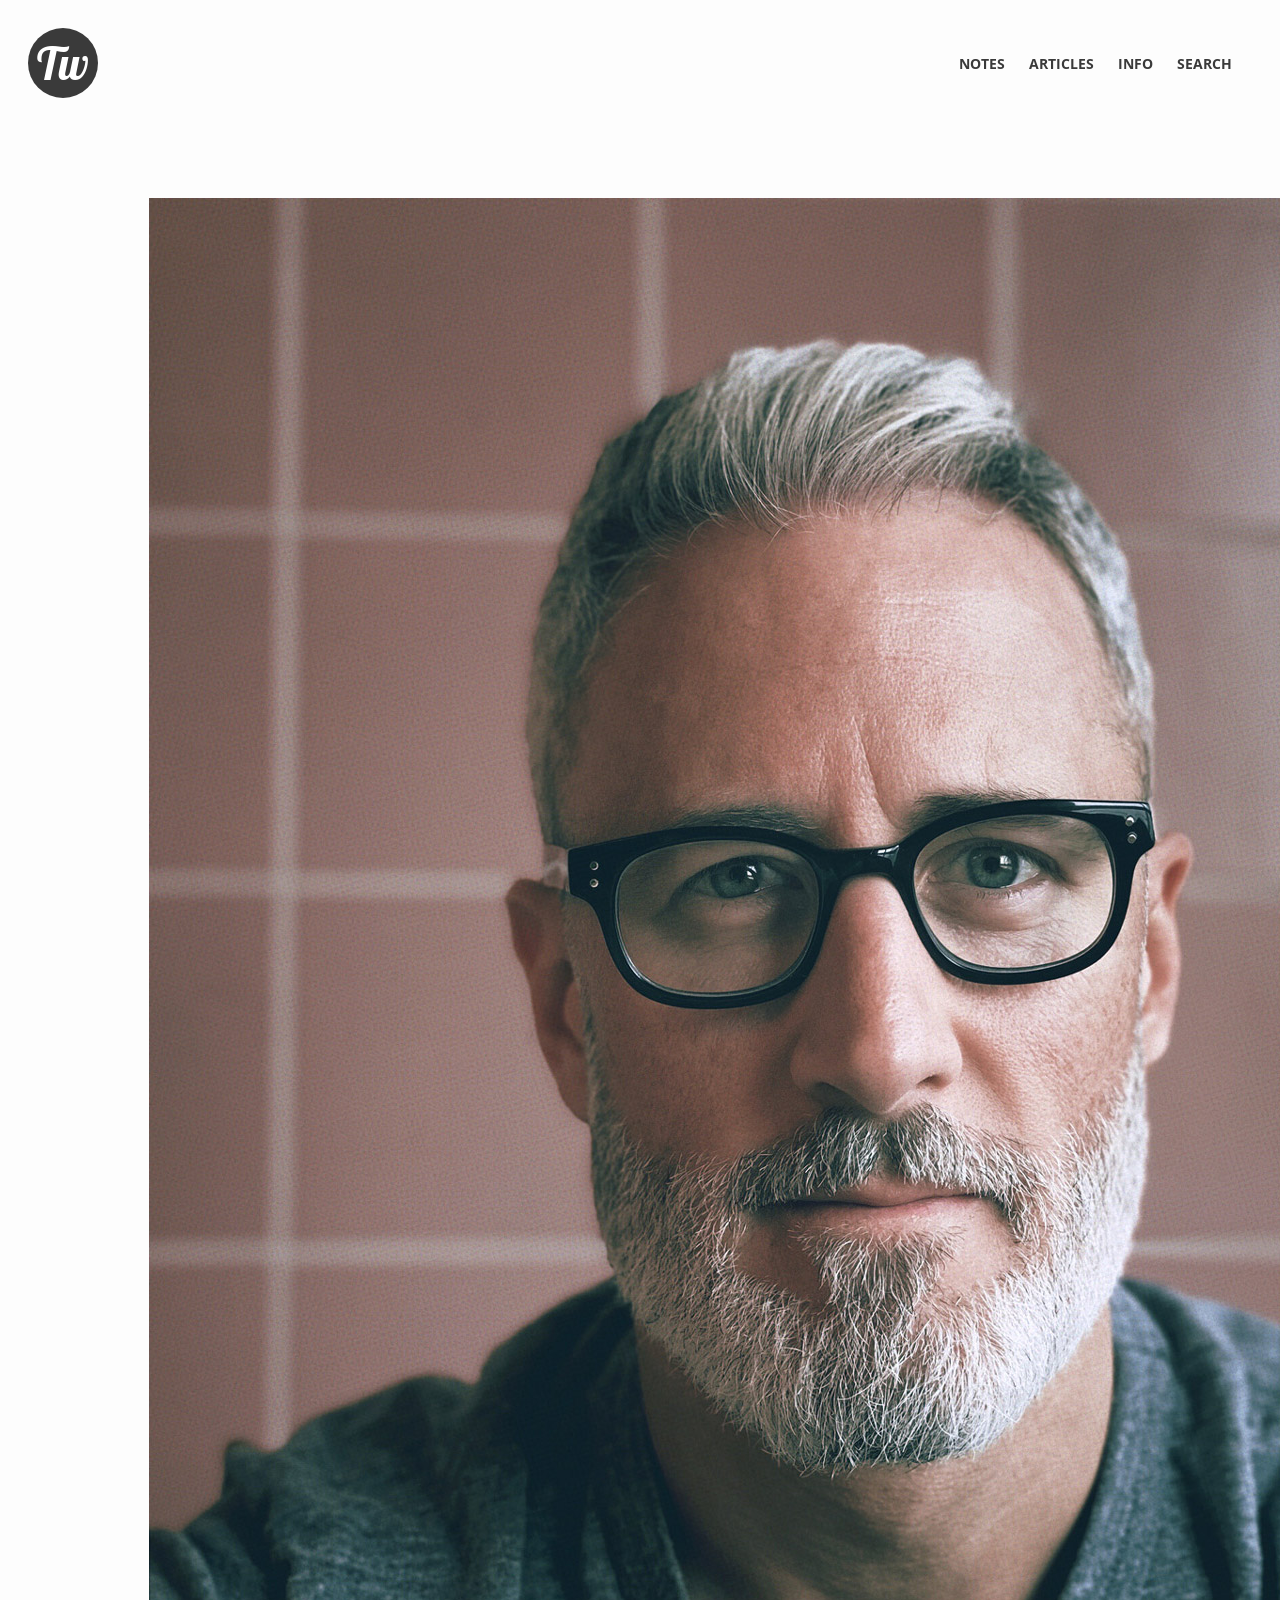
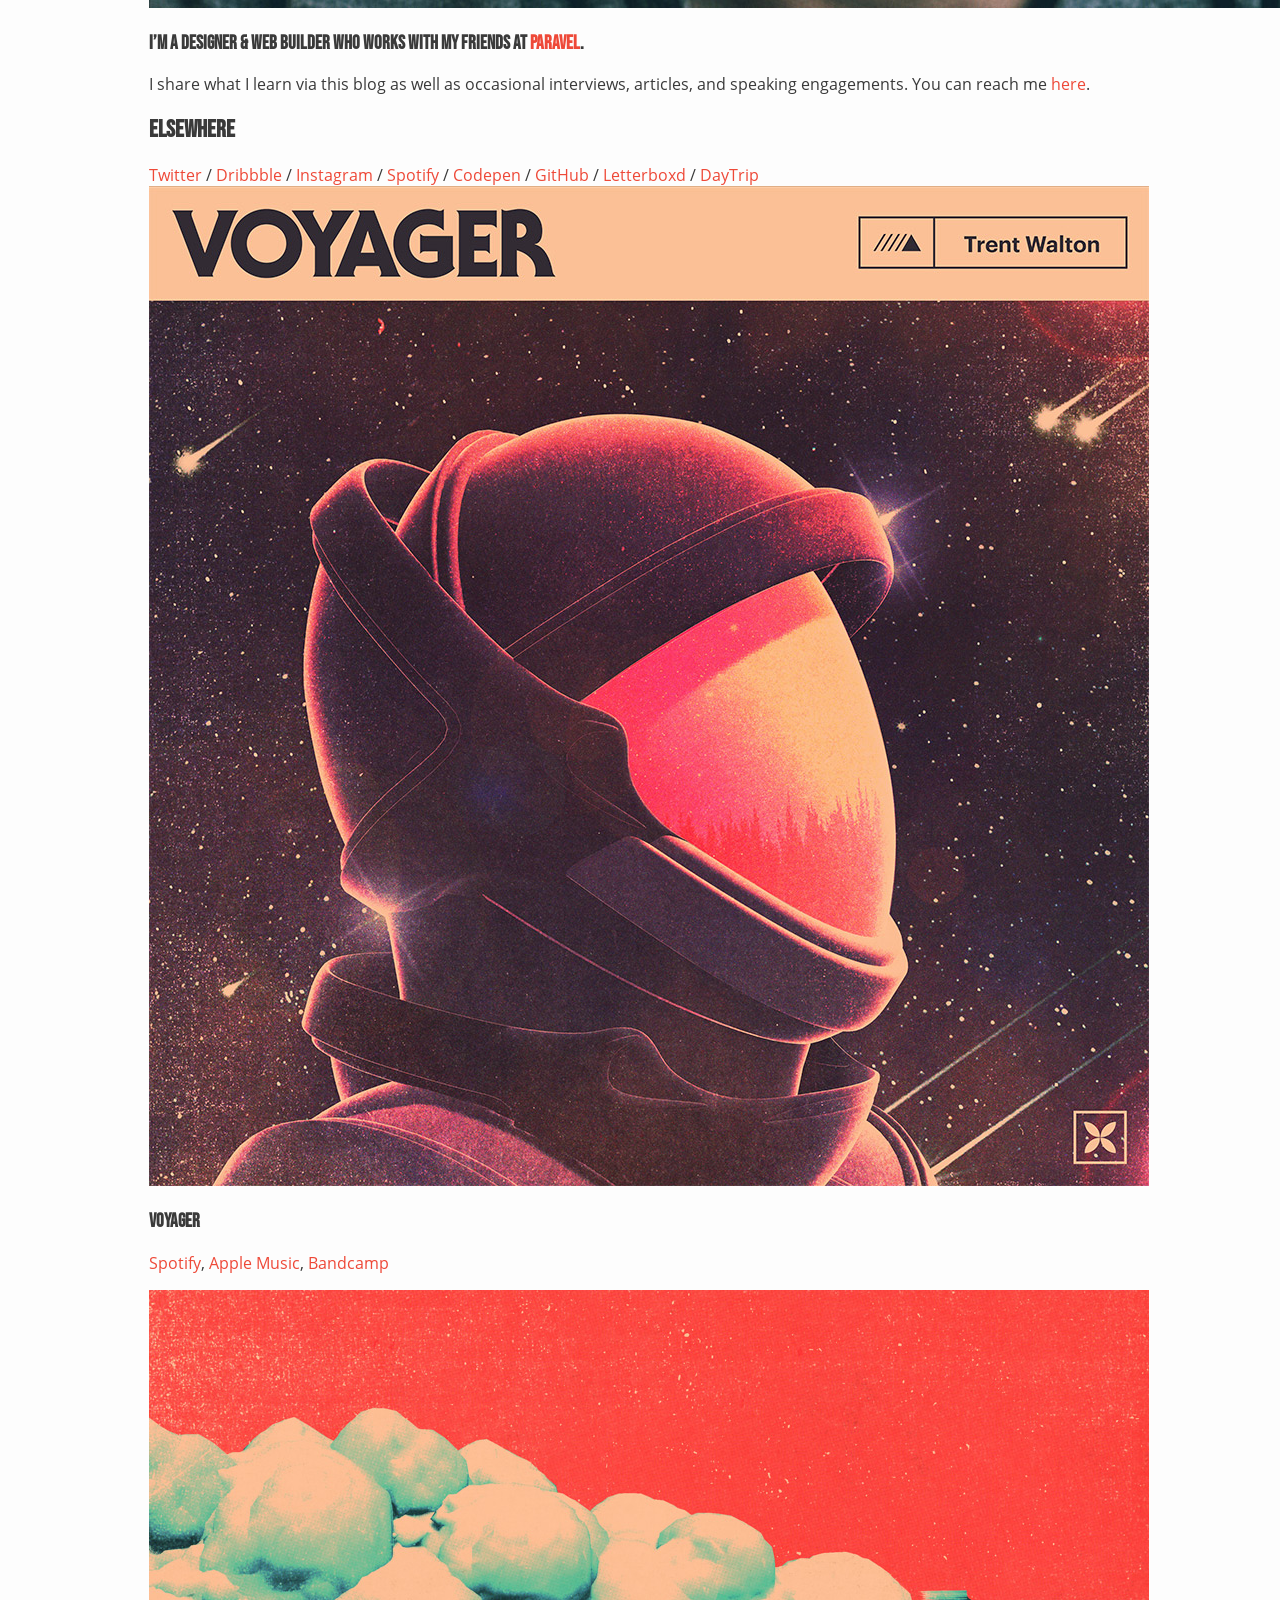
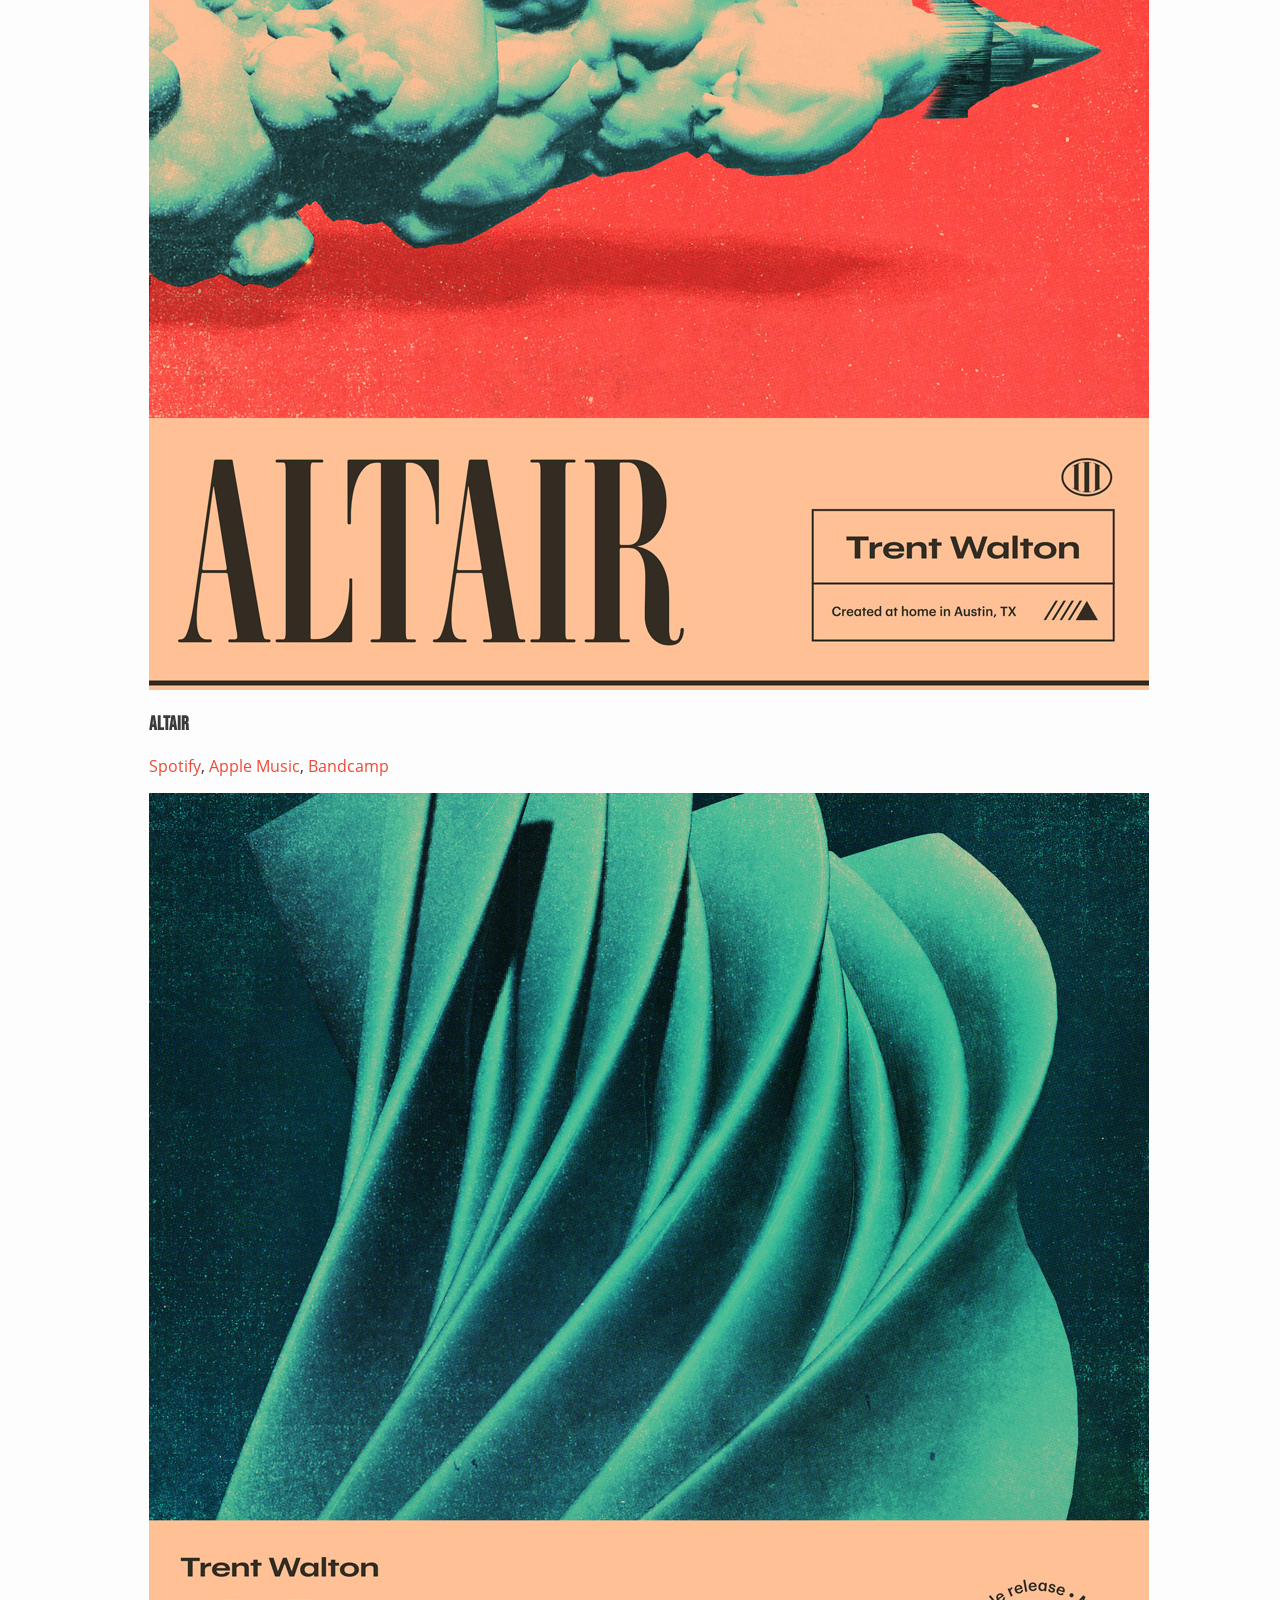
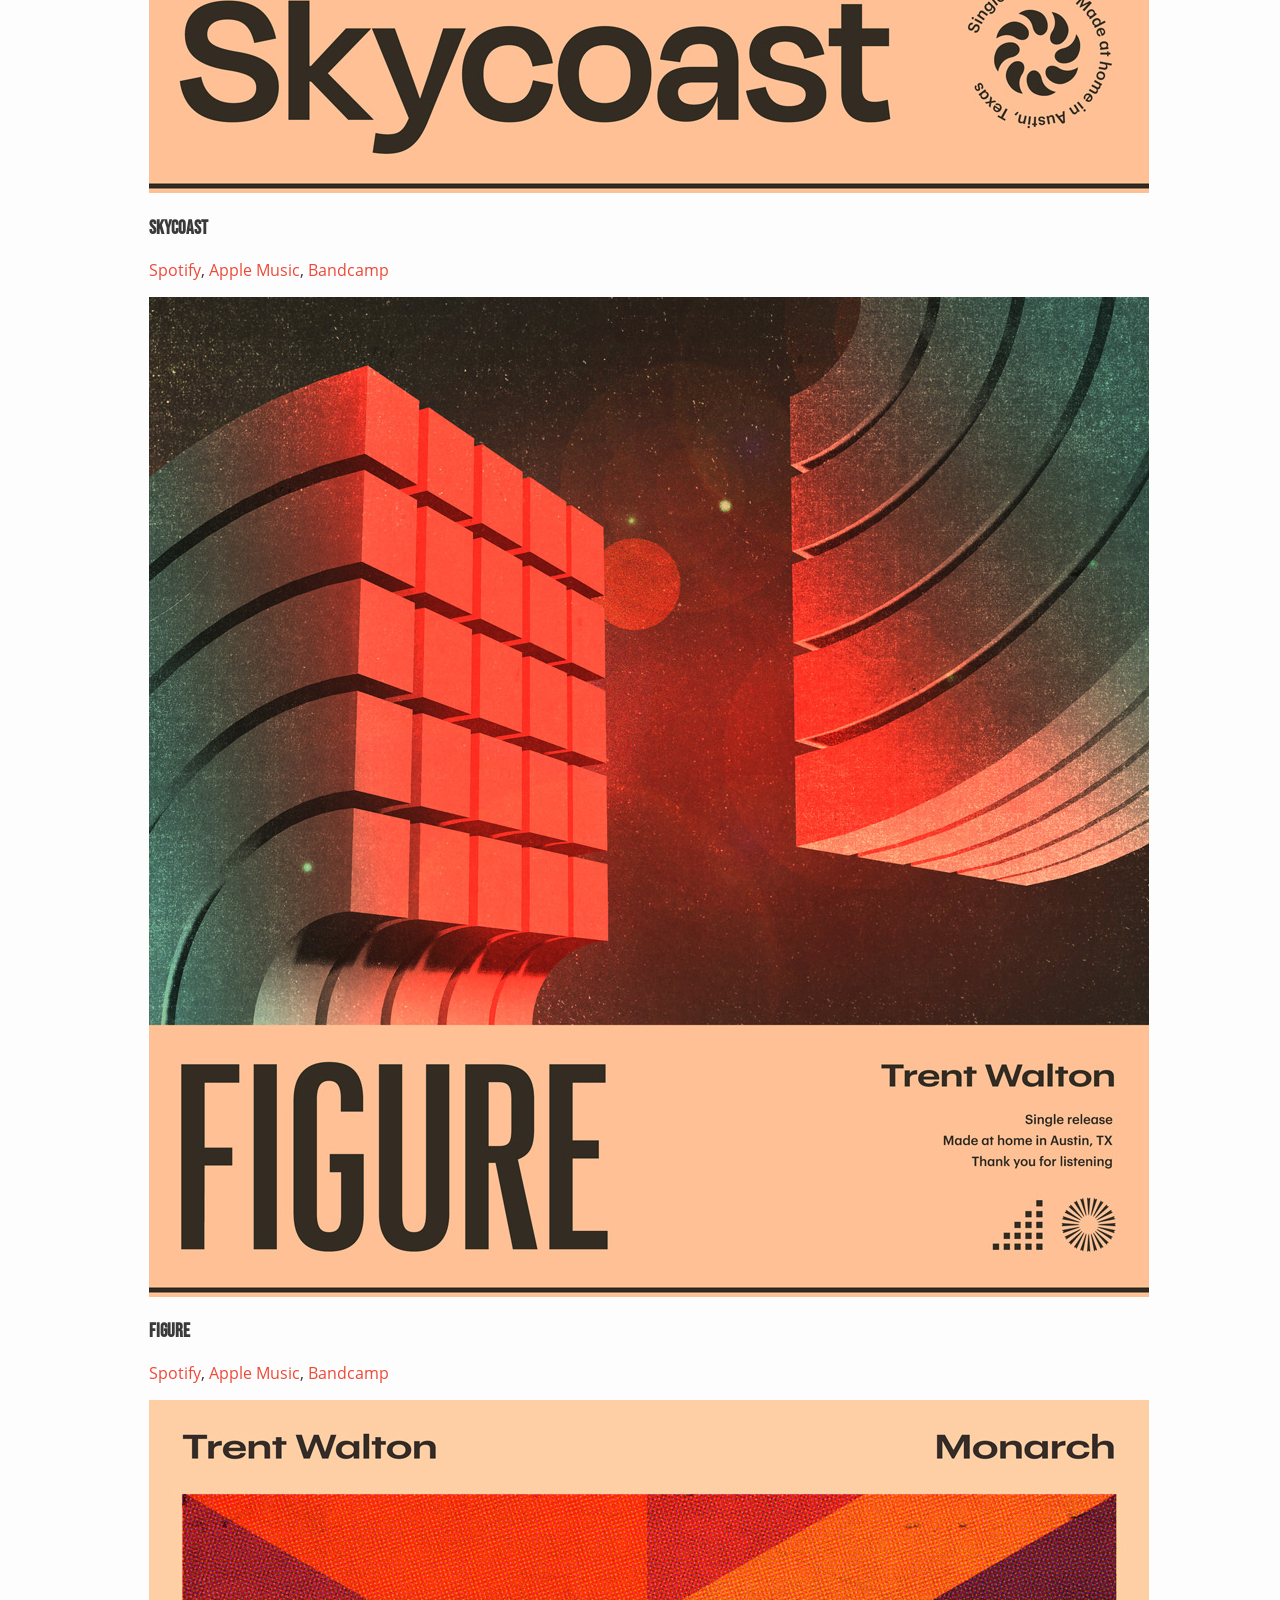
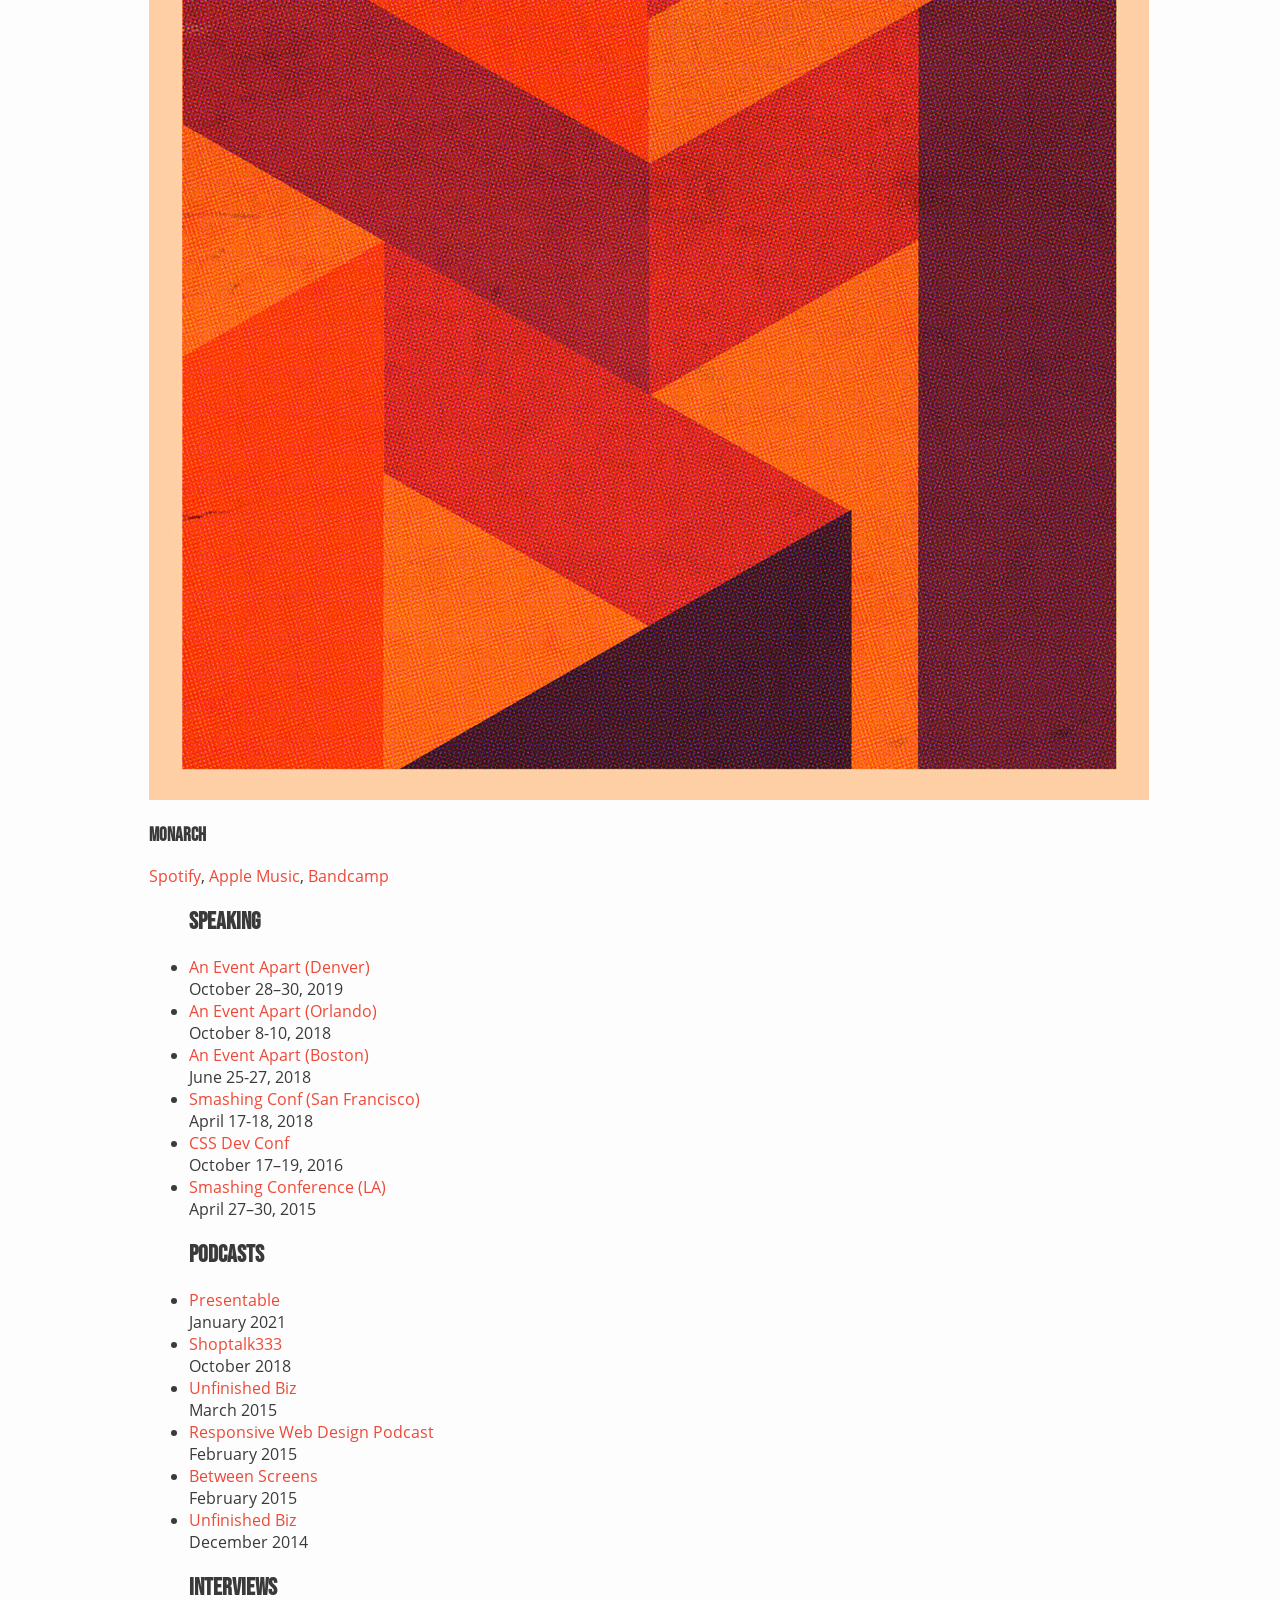
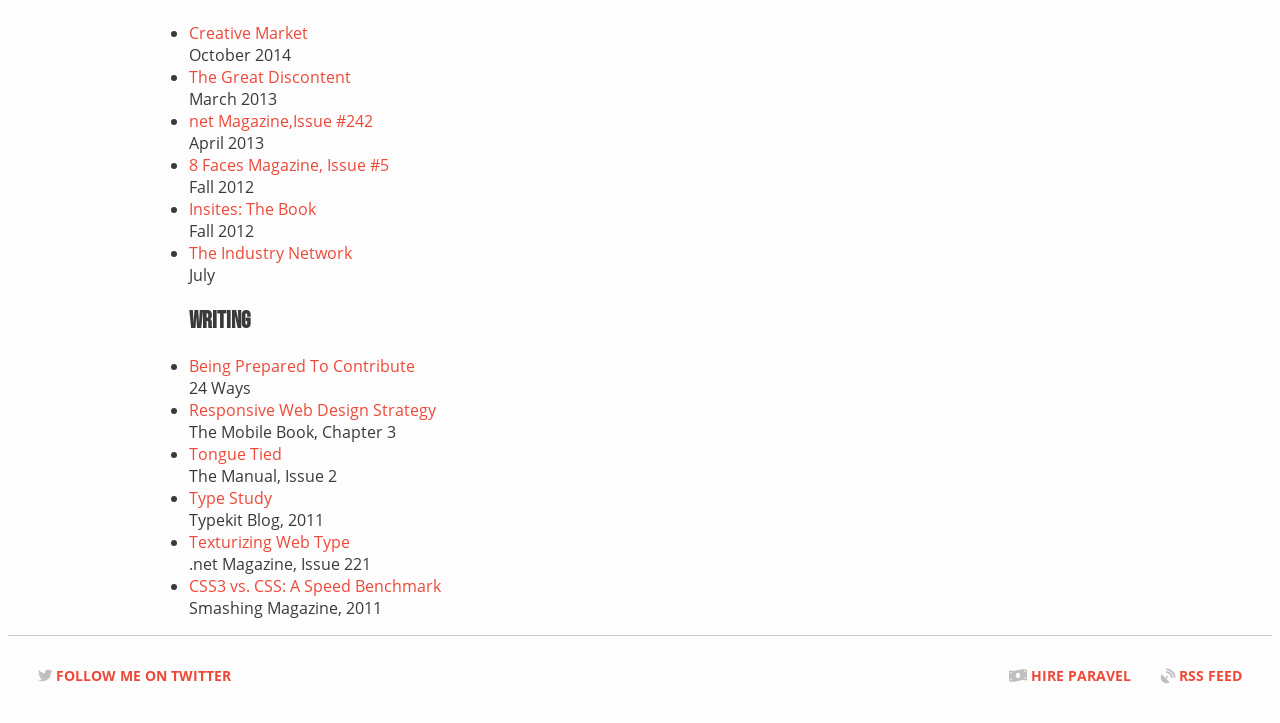
==== info.html @ 59c95b9b ""INFO" page structure." ====
<!DOCTYPE html>
<html lang="en">
  <head>
    <meta charset="UTF-8">
    <meta http-equiv="X-UA-Compatible" content="IE=edge">
    <meta name="viewport" content="width=device-width, initial-scale=1.0">
    <title>Info | Trent Walton (Imitacion)</title>
    <link rel="stylesheet" href="https://cdnjs.cloudflare.com/ajax/libs/font-awesome/5.15.3/css/all.min.css" integrity="sha512-iBBXm8fW90+nuLcSKlbmrPcLa0OT92xO1BIsZ+ywDWZCvqsWgccV3gFoRBv0z+8dLJgyAHIhR35VZc2oM/gI1w==" crossorigin="anonymous" referrerpolicy="no-referrer" />
    <link rel="stylesheet" href="css/normalize.css">
    <link rel="stylesheet" href="css/styles.css">
    <link rel="stylesheet" href="css/info.css">
  </head>
  <body>
    <div class="container--flex">
      <!-- Header -->
      <header class="header">
        <!-- Header__Logo -->
        <div class="header__logo">
          <a class="header__logo__link" href="/">Tw</a>
        </div>
        <!-- Header__Nav -->
        <nav class="header__nav">
          <a class="header__nav__link" href="#">NOTES</a>
          <a class="header__nav__link" href="#">ARTICLES</a>
          <a class="header__nav__link" href="info.html">INFO</a>
          <a class="header__nav__link" href="#">SEARCH</a>
        </nav>
      </header>
      
      <!-- Main -->
      <main class="main">
        <article class="main__article">
          <div class="container">
            <!-- Main__Article__Title -->
            <section class="main__article__principal-title">
              <!-- Main__Article__Title__Image -->
              <div class="main__article__principal-title__image">
                <img src="img/info-img-1.jpg" alt="Hombre con barba y lentes" class="main__article__principal-title__image__img">
              </div>
              <!-- Main__Article__Title__Text -->
              <div class="main__article__principal-title__text">
                <h1 class="main__article__principal-title__text__principal-txt">I’m a designer & web builder who works with my friends at <a class="main__article__principal-title__text__txt__link" href="#">Paravel</a>.</h1>
                <p class="main__article__principal-title__text__txt">I share what I learn via this blog as well as occasional interviews, articles, and speaking engagements. You can reach me <a class="main__article__principal-title__text__txt__link">here</a>.</p>
              </div>
            </section>

            <!-- Main__Article__Links -->
            <section class="main__article__links">
              <!-- Main__Article__Links__Text -->
              <div class="main__article__links__text">
                <h2 class="main__article__links__text__txt">Elsewhere</h2>
              </div>
              <!-- Main__Article__Links__Link -->
              <div class="main__article__links">
                <a href="#" class="main__article__links__link">Twitter</a> / 
                <a href="#" class="main__article__links__link">Dribbble</a> / 
                <a href="#" class="main__article__links__link">Instagram</a> / 
                <a href="#" class="main__article__links__link">Spotify</a> / 
                <a href="#" class="main__article__links__link">Codepen</a> / 
                <a href="#" class="main__article__links__link">GitHub</a> / 
                <a href="#" class="main__article__links__link">Letterboxd</a> / 
                <a href="#" class="main__article__links__link">DayTrip</a>
              </div>
            </section>

            <!-- Main__Article__Music -->
            <section class="main__article__music">
              <div class="main__article__music__song">
                <img src="img/info-music-img-1.jpg" alt="" class="main__article__music__song__img">
                <h3 class="main__article__music__song__title">Voyager</h3>
                <p class="main__article__music__song__txt"><a class="main__article__music__song__txt__link">Spotify</a>, <a class="main__article__music__song__txt__link">Apple Music</a>, <a class="main__article__music__song__txt__link">Bandcamp</a></p>
              </div>

              <div class="main__article__music__song">
                <img src="img/info-music-img-2.jpg" alt="" class="main__article__music__song__img">
                <h3 class="main__article__music__song__title">Altair</h3>
                <p class="main__article__music__song__txt"><a class="main__article__music__song__txt__link">Spotify</a>, <a class="main__article__music__song__txt__link">Apple Music</a>, <a class="main__article__music__song__txt__link">Bandcamp</a></p>
              </div>

              <div class="main__article__music__song">
                <img src="img/info-music-img-3.jpg" alt="" class="main__article__music__song__img">
                <h3 class="main__article__music__song__title">Skycoast</h3>
                <p class="main__article__music__song__txt"><a class="main__article__music__song__txt__link">Spotify</a>, <a class="main__article__music__song__txt__link">Apple Music</a>, <a class="main__article__music__song__txt__link">Bandcamp</a></p>
              </div>

              <div class="main__article__music__song">
                <img src="img/info-music-img-4.jpg" alt="" class="main__article__music__song__img">
                <h3 class="main__article__music__song__title">Figure</h3>
                <p class="main__article__music__song__txt"><a class="main__article__music__song__txt__link">Spotify</a>, <a class="main__article__music__song__txt__link">Apple Music</a>, <a class="main__article__music__song__txt__link">Bandcamp</a></p>
              </div>

              <div class="main__article__music__song">
                <img src="img/info-music-img-5.jpg" alt="" class="main__article__music__song__img">
                <h3 class="main__article__music__song__title">Monarch</h3>
                <p class="main__article__music__song__txt"><a class="main__article__music__song__txt__link">Spotify</a>, <a class="main__article__music__song__txt__link">Apple Music</a>, <a class="main__article__music__song__txt__link">Bandcamp</a></p>
              </div>
            </section>

            <!-- Main__Article__Others -->
            <section class="main__article__others">
              <ul class="main__article__others__info">
                <h2 class="main__article__others__info__title">Speaking</h2>
                <li class="main__article__others__info__txt"><a class="main__article__others__info__txt__link" href="#">An Event Apart (Denver)</a>
                  <br>October 28–30, 2019</li>
                <li class="main__article__others__info__txt"><a class="main__article__others__info__txt__link" href="#">An Event Apart (Orlando)</a>
                  <br>October 8-10, 2018</li>
                <li class="main__article__others__info__txt"><a class="main__article__others__info__txt__link" href="#">An Event Apart (Boston)</a>
                  <br>June 25-27, 2018</li>
                <li class="main__article__others__info__txt"><a class="main__article__others__info__txt__link" href="#">Smashing Conf (San Francisco)</a>
                  <br>April 17-18, 2018</li>
                <li class="main__article__others__info__txt"><a class="main__article__others__info__txt__link" href="#">CSS Dev Conf</a> 
                  <br>October 17–19, 2016</li>
                <li class="main__article__others__info__txt"><a class="main__article__others__info__txt__link" href="#">Smashing Conference (LA)</a> 
                  <br>April 27–30, 2015</li>
              </ul>
              
              <ul>
                <h2 class="main__article__others__info__title">Podcasts</h2>
                <li class="main__article__others__info__txt"><a class="main__article__others__info__txt__link" href="#">Presentable</a>
                  <br>January 2021</li>
                <li class="main__article__others__info__txt"><a class="main__article__others__info__txt__link" href="#">Shoptalk333</a>
                  <br>October 2018</li>
                <li class="main__article__others__info__txt"><a class="main__article__others__info__txt__link" href="#">Unfinished Biz</a>
                  <br>March 2015</li>
                <li class="main__article__others__info__txt"><a class="main__article__others__info__txt__link" href="#">Responsive Web Design Podcast</a>
                  <br>February
                  2015</li>
                <li class="main__article__others__info__txt"><a class="main__article__others__info__txt__link" href="#">Between Screens</a>
                  <br>February 2015</li>
                <li class="main__article__others__info__txt"><a class="main__article__others__info__txt__link" href="#">Unfinished Biz</a> 
                  <br>December 2014</li>
              </ul>
              
              <ul>
                <h2 class="main__article__others__info__title">Interviews</h2>
                <li class="main__article__others__info__txt"><a class="main__article__others__info__txt__link" href="#">Creative Market</a>
                  <br>October 2014</li>
                <li class="main__article__others__info__txt"><a class="main__article__others__info__txt__link" href="#">The Great Discontent</a>
                  <br>March 2013</li>
                <li class="main__article__others__info__txt"><a class="main__article__others__info__txt__link" href="#">net Magazine,Issue #242</a>
                  <br>April 2013</li>
                <li class="main__article__others__info__txt"><a class="main__article__others__info__txt__link" href="#">8 Faces Magazine, Issue #5</a>
                  <br>Fall 2012</li>
                <li class="main__article__others__info__txt"><a class="main__article__others__info__txt__link" href="#">Insites: The Book</a>
                  <br>Fall 2012</li>
                <li class="main__article__others__info__txt"><a class="main__article__others__info__txt__link" href="#">The Industry Network</a>
                  <br>July</li>
              </ul>
              
              <ul>
                <h2 class="main__article__others__info__title">Writing</h2>
                <li class="main__article__others__info__txt"><a class="main__article__others__info__txt__link" href="#">Being Prepared To Contribute</a>
                  <br>24 Ways</li>
                <li class="main__article__others__info__txt"><a class="main__article__others__info__txt__link" href="#">Responsive Web Design Strategy</a>
                  <br>The Mobile Book, Chapter 3</li>
                <li class="main__article__others__info__txt"><a class="main__article__others__info__txt__link" href="#">Tongue Tied</a>
                  <br>The Manual, Issue 2</li>
                <li class="main__article__others__info__txt"><a class="main__article__others__info__txt__link" href="#">Type Study</a>
                  <br>Typekit Blog, 2011</li>
                <li class="main__article__others__info__txt"><a class="main__article__others__info__txt__link" href="#">Texturizing Web Type</a>
                  <br>.net Magazine, Issue 221</li>
                <li class="main__article__others__info__txt"><a class="main__article__others__info__txt__link" href="#">CSS3 vs. CSS: A Speed Benchmark</a>
                  <br>Smashing Magazine, 2011</li>
              </ul>
            </section>
          </div>
        </article>
      </main>

      <!-- Footer -->
      <footer class="footer">
        <!-- Footer__Social -->
        <div class="footer__social">
          <a class="footer__social__link" href="#"><i class="fab fa-twitter"></i> FOLLOW ME ON TWITTER</a>
        </div>
        <!-- Footer__Contact -->
        <div class="footer__contact">
          <div class="footer__contact__links">
            <a href="#" class="footer__contact__links__link"><i class="fas fa-money-bill-wave"></i> HIRE PARAVEL</a>
          </div>

          <div class="footer__contact__links">
            <a href="#" class="footer__contact__links__link"><i class="fas fa-satellite-dish"></i> RSS FEED</a>
          </div>
        </div>
      </footer>
    </div>
  </body>
</html>
---- css/styles.css ----
/* ---------- Fonts ---------- */
@font-face {
  font-family: "Lobster";
  src: url(../fonts/Lobster-Regular.ttf);
}
@font-face {
  font-family: "Bebas Neue";
  src: url(../fonts/BebasNeue-Regular.ttf);
}
@font-face {
  font-family: "Open Sans";
  font-weight: lighter;
  src: url(../fonts/OpenSans-Light.ttf);
}
@font-face {
  font-family: "Open Sans";
  src: url(../fonts/OpenSans-Regular.ttf);
}
@font-face {
  font-family: "Open Sans";
  font-weight: bold;
  src: url(../fonts/OpenSans-Bold.ttf);
}

/* ---------- All --------- */
body {
  background: rgb(253, 253, 253);
  font-family: "Open Sans", sans-serif;
  font-weight: lighter;
  color: #3a3a3a;
}

h1, h2, h3, h4, h5, h6 {
  font-family: "Bebas Neue";
}

a {
  color: #EE4938;
  text-decoration: none;
  transition: color 0.2s ease-out;
}

a:hover {
  color: #A8291C;
  transition: color 0.1s ease-out;
}

.container--flex {
  display: flex;
  flex-wrap: wrap;
}

/* ---------- Header --------- */
.header {
  margin-bottom: 80px;
  padding: 20px;
  
  display: flex;
  flex: 100%;
  justify-content: space-between;
  align-items: center;
}

/* ---------- Header__Logo --------- */
.header__logo {
  background: #3a3a3a;
  width: 70px;
  height: 70px;
  border-radius: 50%;
  cursor: pointer;
  transition: box-shadow 0.3s ease-out;

  display: flex;
  justify-content: center;
  align-items: center;
}

.header__logo:hover {
  box-shadow: 0 0 5px #A8291C;
  transition: box-shadow 0.3s ease-out;
}

.header__logo__link {
  color: #fff;
  font-family: "Lobster";
  font-size: 2.8em;
  transition: color 0.3s ease-out;
}

.header__logo__link:hover {
  color: #f04532;
  transition: color 0.3s ease-out;
}

/* ---------- Header__Nav --------- */
.header__nav__link {
  padding-right: 20px;
  color: #3a3a3a;
  font-weight: bold;
  font-size: 0.9em;
  transition: color 0.2s ease-out;
}

.header__nav__link:hover {
  color: #EE4938;
  transition: color 0.1s ease-out;
}

/* ---------- Main --------- */
.container {
  min-width: 250px;
  margin: 0 auto;
  width: 63%;
}

/* ---------- Footer --------- */
.footer {
  padding: 30px;
  border-top: 1px solid rgba(146, 146, 146, 0.5);
  font-weight: bold;
  font-size: .9em;

  display: flex;
  flex: 100%;
  justify-content: space-between;
}

.footer__contact {
  display: flex;
}

.footer__contact__links {
  margin-left: 30px;
}

.footer [class*="fa-"] {
  color: rgb(191, 191, 191);
}

/* ---------- Responsive --------- */
@media screen and (max-width: 1400px) {
  .container {
    width: 80%;
  }
}

@media screen and (max-width: 1024px) {
  .header__logo {
    width: 60px;
    height: 60px;
  }
  .header__logo__link {
    font-size: 2.3em;
  }
}

@media screen and (max-width: 800px) {
  .header {
    border-bottom: 1px solid rgba(146, 146, 146, 0.5);
  }
  .header__nav__link {
    font-size: 1em;
  }
  .container {
    width: 85%;
  }
  .footer {
    font-size: 1em;

    flex-direction: column;
  }
  .footer__contact {
    flex-direction: column;
  }
  .footer__contact__links {
    margin: 0;
    margin-top: 15px;
  }
}

@media screen and (max-width: 680px) {
  .container {
    width: 85%;
  }
}

@media screen and (max-width: 480px) {
  .header {
    flex-direction: column;
    margin-bottom: 50px;
  }
  .header__logo {
    width: 50px;
    height: 50px;
  }
  .header__logo__link {
    font-size: 1.9em;
  }
  .header__nav {
    margin-top: 20px;
  }
  .header__nav__link {
    padding: 0 5px;
    font-size: 1em;
  }
}
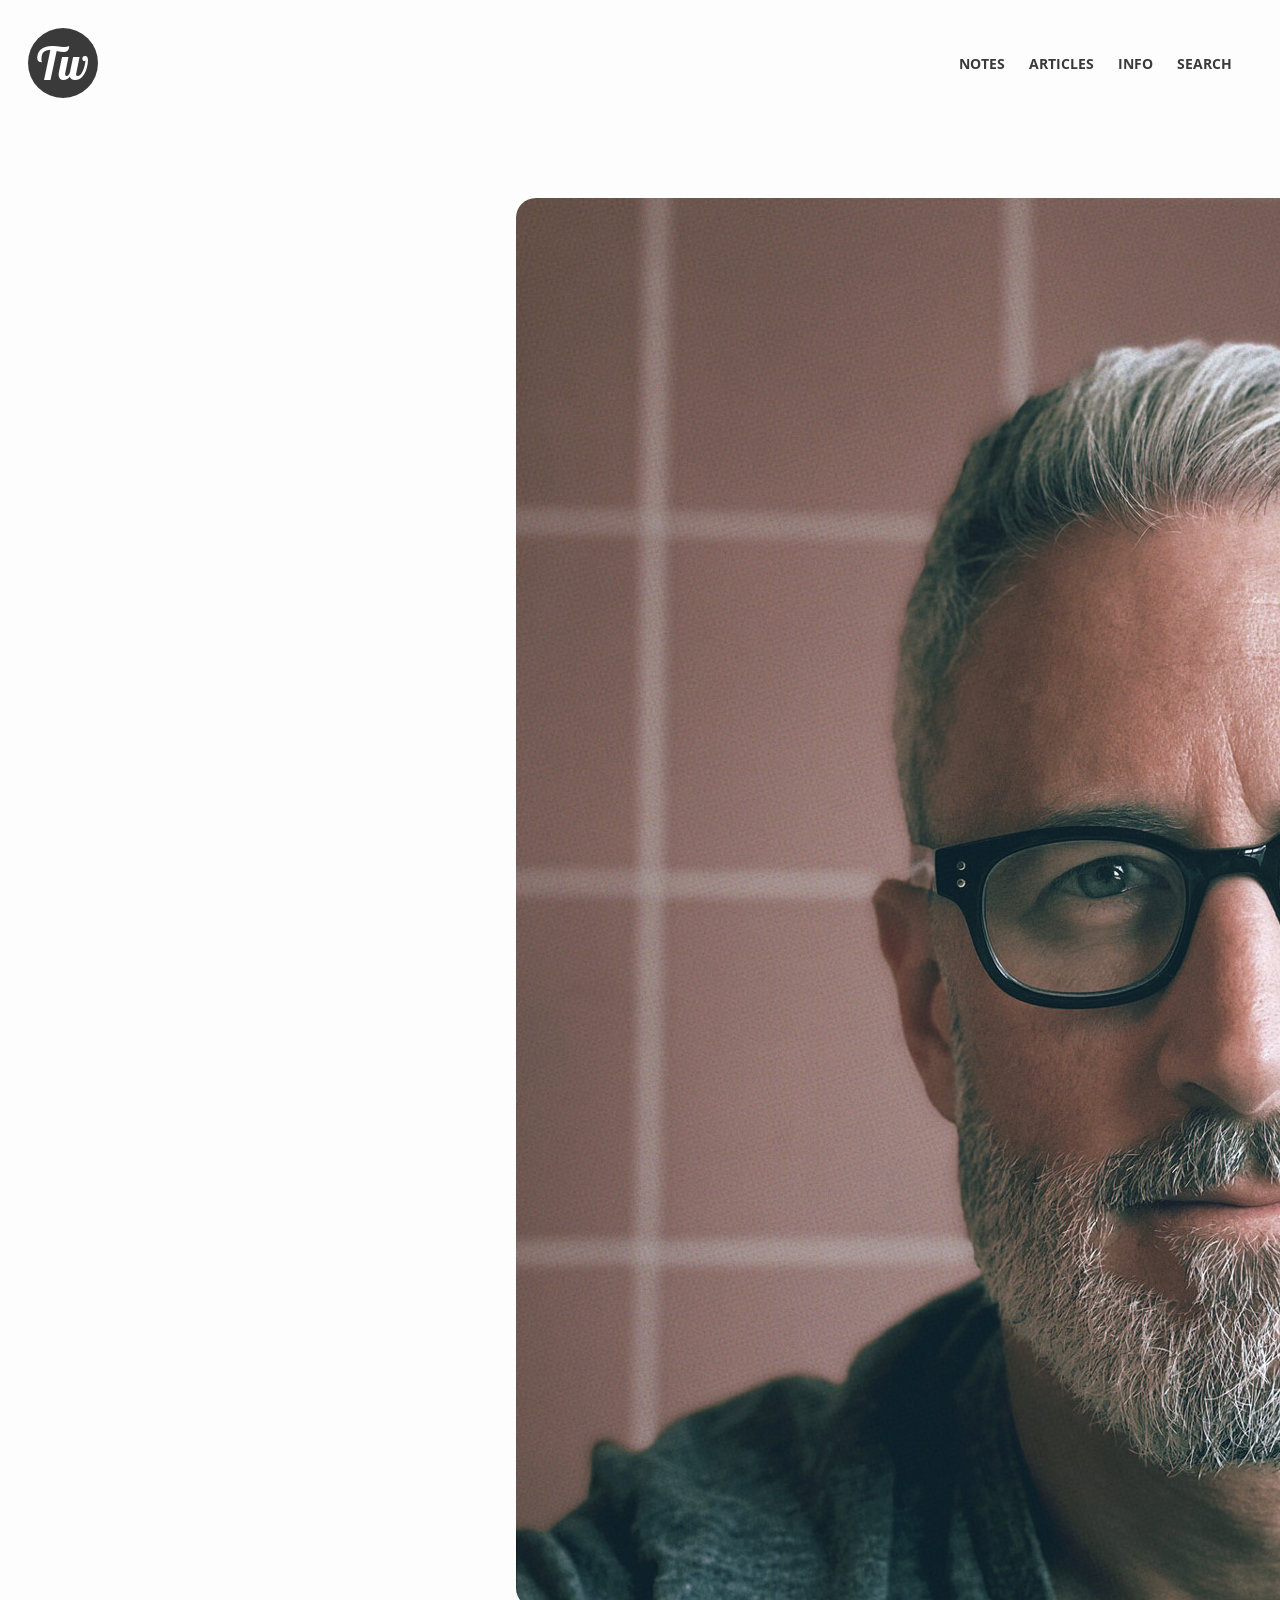
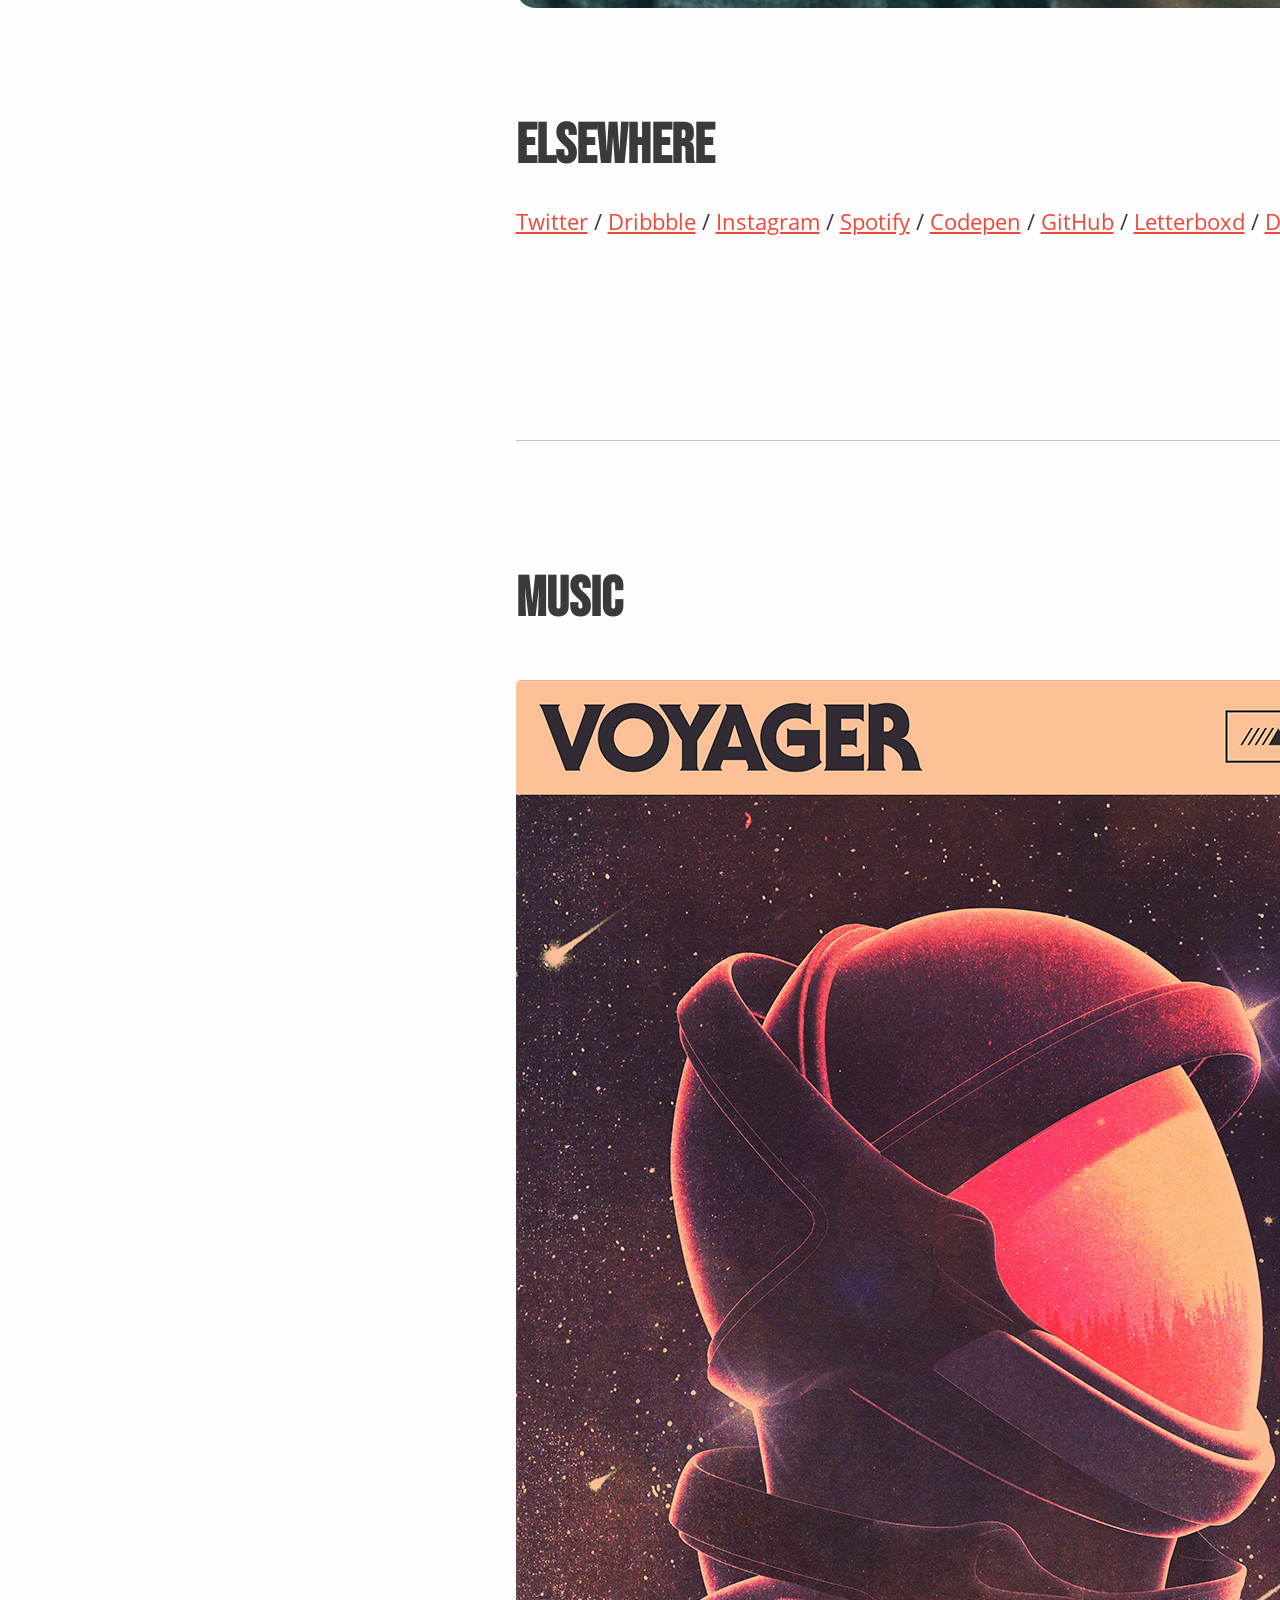
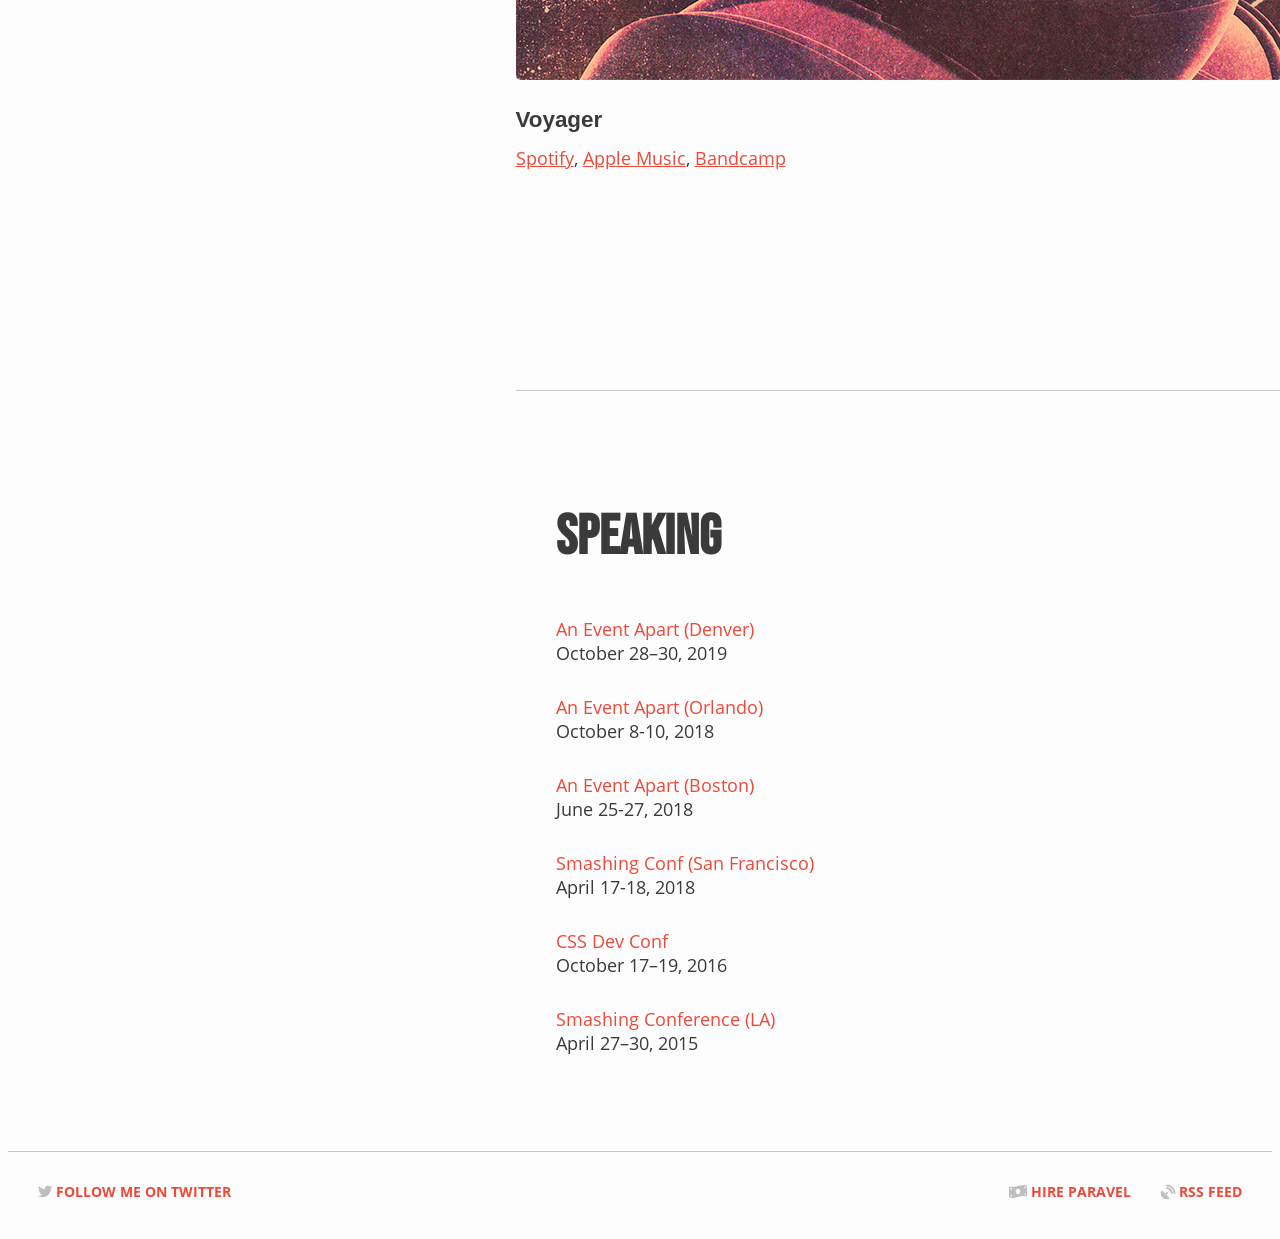
==== commit ea3dccfe: ""INFO" page not responsive" ====
--- a/info.html
+++ b/info.html
@@ -45,25 +45,26 @@
             </section>
 
             <!-- Main__Article__Links -->
-            <section class="main__article__links">
+            <section class="main__article__social">
               <!-- Main__Article__Links__Text -->
-              <div class="main__article__links__text">
-                <h2 class="main__article__links__text__txt">Elsewhere</h2>
+              <div class="main__article__social__text">
+                <h2 class="main__article__social__text__txt">Elsewhere</h2>
               </div>
               <!-- Main__Article__Links__Link -->
-              <div class="main__article__links">
-                <a href="#" class="main__article__links__link">Twitter</a> / 
-                <a href="#" class="main__article__links__link">Dribbble</a> / 
-                <a href="#" class="main__article__links__link">Instagram</a> / 
-                <a href="#" class="main__article__links__link">Spotify</a> / 
-                <a href="#" class="main__article__links__link">Codepen</a> / 
-                <a href="#" class="main__article__links__link">GitHub</a> / 
-                <a href="#" class="main__article__links__link">Letterboxd</a> / 
-                <a href="#" class="main__article__links__link">DayTrip</a>
+              <div class="main__article__social__links">
+                <a href="#" class="main__article__social__links__link">Twitter</a> / 
+                <a href="#" class="main__article__social__links__link">Dribbble</a> / 
+                <a href="#" class="main__article__social__links__link">Instagram</a> / 
+                <a href="#" class="main__article__social__links__link">Spotify</a> / 
+                <a href="#" class="main__article__social__links__link">Codepen</a> / 
+                <a href="#" class="main__article__social__links__link">GitHub</a> / 
+                <a href="#" class="main__article__social__links__link">Letterboxd</a> / 
+                <a href="#" class="main__article__social__links__link">DayTrip</a>
               </div>
             </section>
 
             <!-- Main__Article__Music -->
+            <h2 class="main__article__music__title">Music</h2>
             <section class="main__article__music">
               <div class="main__article__music__song">
                 <img src="img/info-music-img-1.jpg" alt="" class="main__article__music__song__img">
@@ -114,7 +115,7 @@
                   <br>April 27–30, 2015</li>
               </ul>
               
-              <ul>
+              <ul class="main__article__others__info">
                 <h2 class="main__article__others__info__title">Podcasts</h2>
                 <li class="main__article__others__info__txt"><a class="main__article__others__info__txt__link" href="#">Presentable</a>
                   <br>January 2021</li>
@@ -131,7 +132,7 @@
                   <br>December 2014</li>
               </ul>
               
-              <ul>
+              <ul class="main__article__others__info">
                 <h2 class="main__article__others__info__title">Interviews</h2>
                 <li class="main__article__others__info__txt"><a class="main__article__others__info__txt__link" href="#">Creative Market</a>
                   <br>October 2014</li>
@@ -147,7 +148,7 @@
                   <br>July</li>
               </ul>
               
-              <ul>
+              <ul class="main__article__others__info">
                 <h2 class="main__article__others__info__title">Writing</h2>
                 <li class="main__article__others__info__txt"><a class="main__article__others__info__txt__link" href="#">Being Prepared To Contribute</a>
                   <br>24 Ways</li>
--- a/css/info.css
+++ b/css/info.css
@@ -0,0 +1,121 @@
+/* ---------- Main ---------- */
+.container {
+  width: 80%;
+}
+
+/* ---------- Main__Article__Principal-title ---------- */
+.main__article__principal-title {
+  display: flex;
+}
+
+.main__article__principal-title__image {
+  width: 45%;
+}
+
+.main__article__principal-title__image__img {
+  border-radius: 20px 0 0 20px;
+}
+
+.main__article__principal-title__text {
+  border-top: 1px solid rgba(146, 146, 146, 0.5);
+  border-bottom: 1px solid rgba(146, 146, 146, 0.5);
+  padding-left: 5%;
+  
+  display: flex;
+  flex: 55%;
+  flex-direction: column;
+  justify-content: center;
+}
+
+.main__article__principal-title__text__principal-txt {
+  font-size: 4em;
+  letter-spacing: 2px;
+}
+
+.main__article__principal-title__text__txt {
+  margin-top: -20px;
+  font-size: 1.2em;
+  letter-spacing: 1px;
+  line-height: 2;
+}
+
+/* ---------- Main__Article__Social ---------- */
+.main__article__social {
+  margin-top: 100px;
+  margin-bottom: 125px;
+  padding-bottom: 5%;
+  border-bottom: 1px solid rgba(146, 146, 146, 0.5);
+}
+
+.main__article__social__text__txt {
+  font-size: 3.5em;
+}
+
+.main__article__social__links {
+  margin-top: -20px;
+  font-size: 1.4em;
+}
+
+.main__article__social__links__link {
+  text-decoration: underline;
+}
+
+/* ---------- Main__Article__Music ---------- */
+.main__article__music__title {
+  font-size: 3.5em;
+}
+
+.main__article__music {
+  padding-bottom: 5%;
+  border-bottom: 1px solid rgba(146, 146, 146, 0.5);
+
+  display: flex;
+}
+
+.main__article__music__song {
+  margin-right: 15px;
+}
+
+.main__article__music__song__img {
+  cursor: pointer;
+  border-radius: 5px;
+  transition: all 0.3s ease-out;
+}
+
+.main__article__music__song__img:hover {  
+  opacity: 0.8;
+  transform: scale(1.01);
+  transition: all 0.2s ease-out;
+}
+
+.main__article__music__song__title {
+  font-family: Arial, Helvetica, sans-serif;
+  font-size: 1.4em;
+}
+
+.main__article__music__song__txt {
+  font-size: 1.1em;
+  margin-top: -10px;
+}
+
+.main__article__music__song__txt__link {
+  text-decoration: underline;
+}
+
+/* ---------- Main__Article__Others ---------- */
+.main__article__others {
+  margin: 50px 0;
+
+  display: flex;
+  justify-content: space-between;
+}
+
+.main__article__others__info__title {
+  font-size: 3.5em;
+}
+
+.main__article__others__info__txt {
+  margin-bottom: 30px;
+  list-style: none;
+  font-size: 1.1em;
+}
